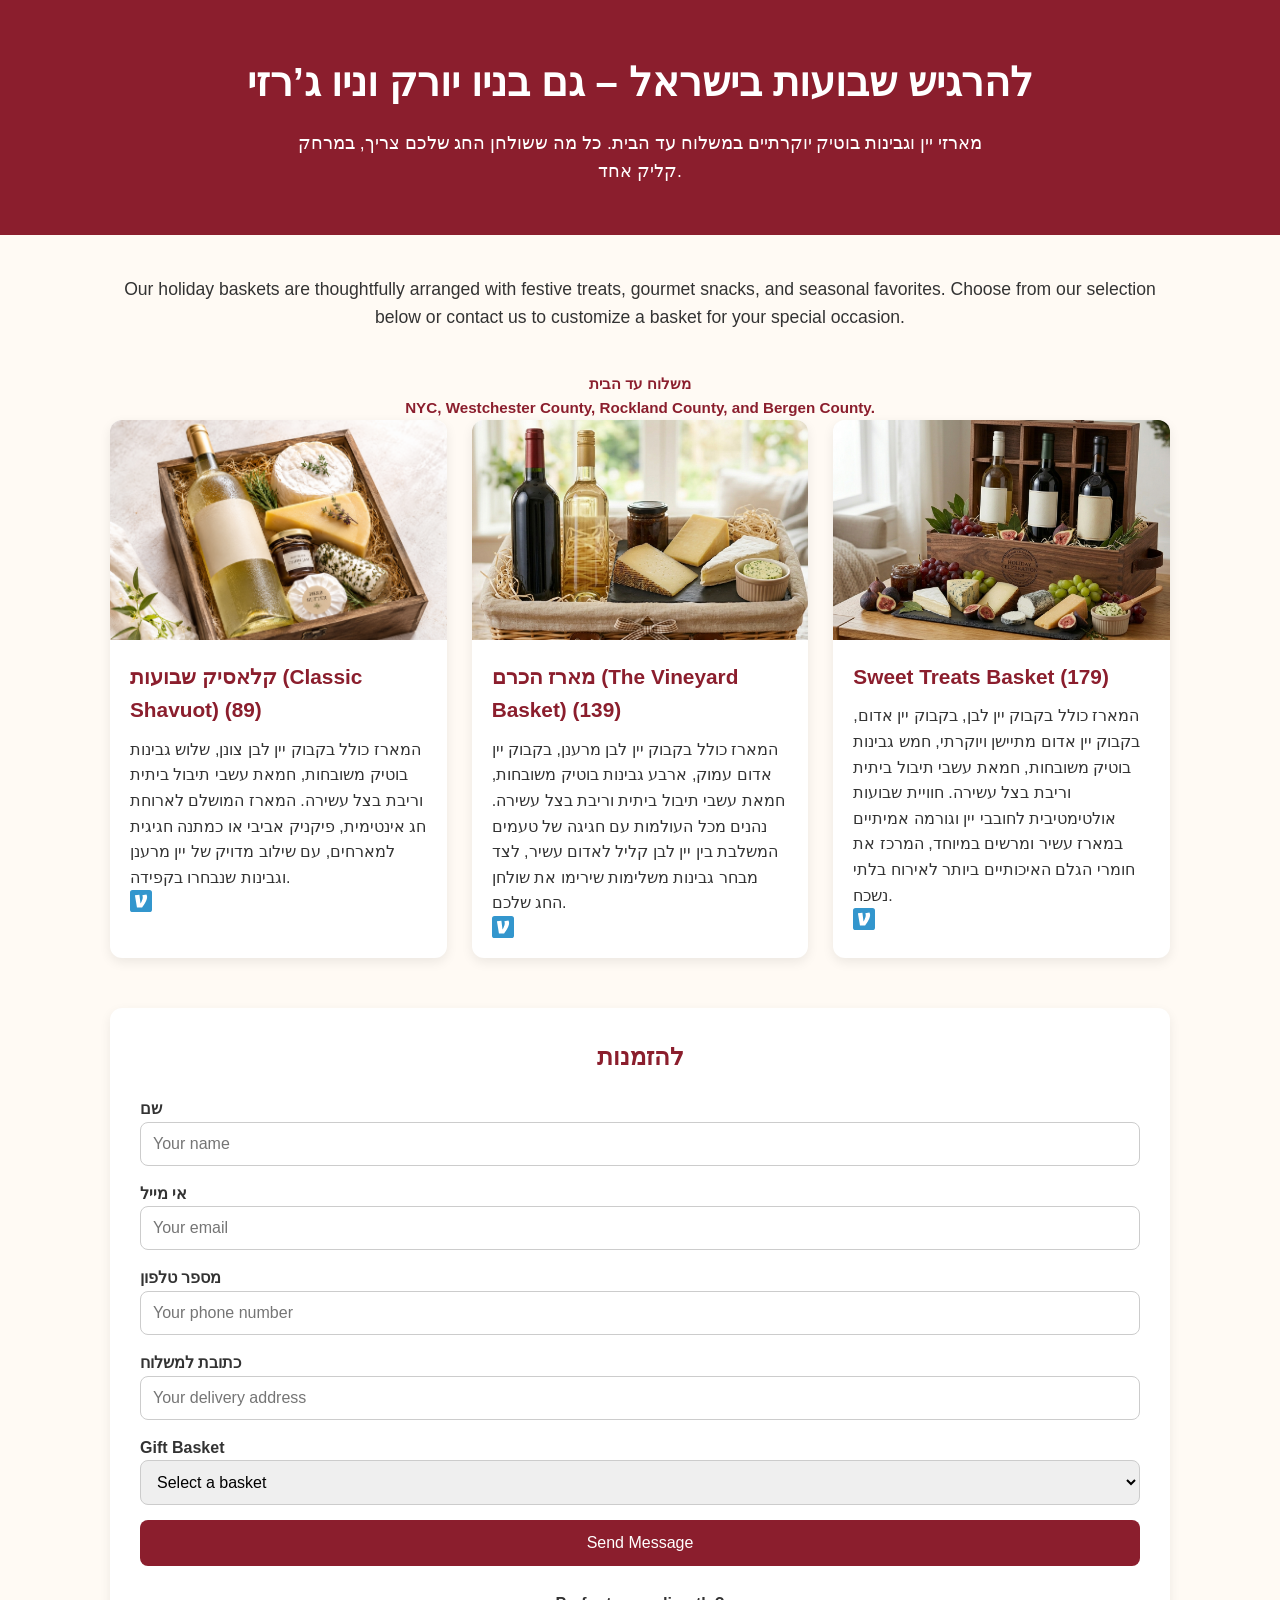
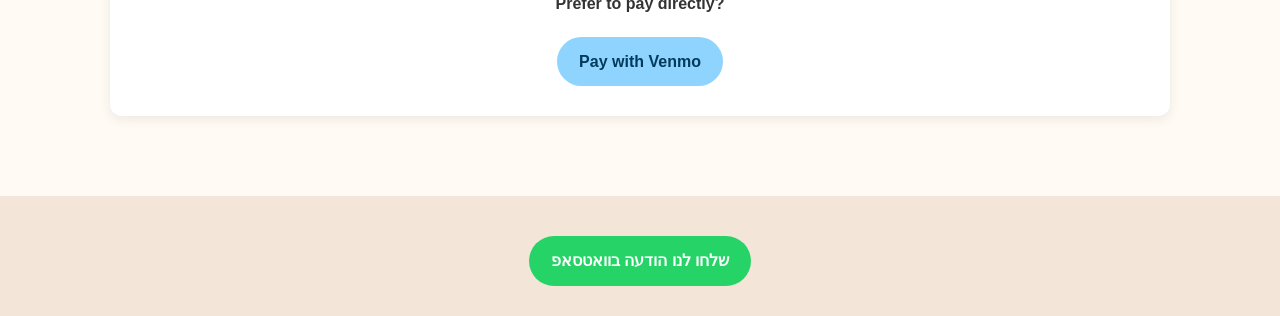
==== index.html @ 93bb5536 "web3form" ====
<!DOCTYPE html>
<html lang="en">
<head>
    <meta charset="UTF-8" />
    <meta name="viewport" content="width=device-width, initial-scale=1.0" />
    <title>Holiday Gift Baskets</title>

    <link rel="stylesheet" href="./style.css" />
</head>

<body>
<header>
    <h1>להרגיש שבועות בישראל – גם בניו יורק וניו ג’רזי</h1>
    <p>
        מארזי יין וגבינות בוטיק יוקרתיים במשלוח עד הבית. כל מה ששולחן החג שלכם צריך, במרחק קליק אחד.
    </p>
</header>

<main>
    <section class="intro">
        <p>
            Our holiday baskets are thoughtfully arranged with festive treats,
            gourmet snacks, and seasonal favorites. Choose from our selection below
            or contact us to customize a basket for your special occasion.
        </p>
    </section>

    <p class="delivery-note">
        משלוח עד הבית
        <br>
        NYC, Westchester County, Rockland County, and Bergen County.
    </p>

    <section class="baskets" id="basketCards"></section>



    <section class="contact-section">
        <h2>להזמנות</h2>

        <form action="https://api.web3forms.com/submit" method="POST">
            <input type="hidden" name="access_key" value="6dd8930f-5927-4fa5-ac35-23f0f7e613a0" />

            <input type="hidden" name="subject" value="Shavuot basket order" />
            <div>
                <label for="name">שם</label>
                <input type="text" id="name" name="name" placeholder="Your name" required />
            </div>

            <div>
                <label for="email">אי מייל</label>
                <input type="email" id="email" name="email" placeholder="Your email" required />
            </div>

            <div>
                <label for="phone">מספר טלפון</label>
                <input type="tel" id="phone" name="phone" placeholder="Your phone number" />
            </div>

            <div>
                <label for="address">כתובת למשלוח</label>
                <input type="text" id="address" name="address" placeholder="Your delivery address" />
            </div>

            <div>
                <label for="basket">Gift Basket</label>
                <select id="basket" name="basket" required>
                    <option value="">Select a basket</option>
                </select>
            </div>

            <button type="submit">Send Message</button>
        </form>

        <div class="form-venmo">
            <p>Prefer to pay directly?</p>
            <a
                    id="venmoButton"
                    class="bottom-venmo-button"
                    href="https://venmo.com/Yael-Ido?txn=pay&note=Shavuot%20Basket"
                    target="_blank"
            >
                Pay with Venmo
            </a>
        </div>

    </section>
</main>

<footer>
    <a class="whatsapp-link" href="https://wa.me/16466418040?text=Hi%2C%20I%20am%20interested%20in%20ordering%20a%20holiday%20gift%20basket." target="_blank">
        שלחו לנו הודעה בוואטסאפ
    </a>
</footer>

<script>
    const venmoUsername = "Yael-Ido";

    const baskets = [
        {
            id: "classic-holiday-basket",
            name: "קלאסיק שבועות (Classic Shavuot)",
            amount: 89,
            image: "./images/basic.png",
            alt: "Classic Shavuot",
            description:"המארז כולל בקבוק יין לבן צונן, שלוש גבינות בוטיק משובחות, חמאת עשבי תיבול ביתית וריבת בצל עשירה.\n" +
                "                    המארז המושלם לארוחת חג אינטימית, פיקניק אביבי או כמתנה חגיגית למארחים, עם שילוב מדויק של יין מרענן וגבינות שנבחרו בקפידה."
        },
        {
            id: "gourmet-gift-basket",
            name: "מארז הכרם (The Vineyard Basket)",
            amount: 139,
            image: "./images/large.png",
            alt: "The Vineyard Basket",
            description:"\n" +
                "                    המארז כולל בקבוק יין לבן מרענן, בקבוק יין אדום עמוק, ארבע גבינות בוטיק משובחות, חמאת עשבי תיבול ביתית וריבת בצל עשירה.\n" +
                "                    נהנים מכל העולמות עם חגיגה של טעמים המשלבת בין יין לבן קליל לאדום עשיר, לצד מבחר גבינות משלימות שירימו את שולחן החג שלכם."
        },
        {
            id: "sweet-treats-basket",
            name: "Sweet Treats Basket",
            amount: 179,
            image: "./images/somm.png",
            alt: "Sommelier’s Edit",
            description:
                "המארז כולל בקבוק יין לבן, בקבוק יין אדום, בקבוק יין אדום מתיישן ויוקרתי, חמש גבינות בוטיק משובחות, חמאת עשבי תיבול ביתית וריבת בצל עשירה.\n" +
                "                    חוויית שבועות אולטימטיבית לחובבי יין וגורמה אמיתיים במארז עשיר ומרשים במיוחד, המרכז את חומרי הגלם האיכותיים ביותר לאירוח בלתי נשכח."
        }
    ];

    const basketCards = document.getElementById("basketCards");
    const basketSelect = document.getElementById("basket");
    const venmoButton = document.getElementById("venmoButton");

    function createBasketCards() {
        baskets.forEach(function (basket) {
            const article = document.createElement("article");
            article.className = "basket-card";

            article.innerHTML = `
        <img src="${basket.image}" alt="${basket.alt}" />
        <div class="basket-content">
          <h2>${basket.name} (${basket.amount})</h2>
          <p>${basket.description}</p>
          <a
              class="venmo-icon-button"
              href="https://venmo.com/${venmoUsername}?txn=pay&amount=${basket.amount}&note=${encodeURIComponent(basket.name)}"
              target="_blank"
              aria-label="Pay for ${basket.name} with Venmo"
              title="Pay with Venmo"> <img src="./images/venmo-icon.svg" alt="Venmo Icon" /> </a>
        </div>
      `;

            basketCards.appendChild(article);
        });
    }

    function populateBasketDropdown() {
        baskets.forEach(function (basket) {
            const option = document.createElement("option");
            option.value = basket.id;
            option.textContent = `${basket.name} - $${basket.amount}`;
            basketSelect.appendChild(option);
        });
    }

    function updateVenmoButton() {
        const selectedBasketId = basketSelect.value;

        const selectedBasket = baskets.find(function (basket) {
            return basket.id === selectedBasketId;
        });

        if (!selectedBasket) {
            venmoButton.href = `https://venmo.com/${venmoUsername}?txn=pay&note=Holiday%20Gift%20Basket`;
            venmoButton.textContent = "Pay with Venmo";
            return;
        }

        const note = encodeURIComponent(selectedBasket.name);

        venmoButton.href = `https://venmo.com/${venmoUsername}?txn=pay&amount=${selectedBasket.amount}&note=${note}`;
        venmoButton.textContent = `Pay $${selectedBasket.amount} with Venmo`;
    }

    createBasketCards();
    populateBasketDropdown();
    basketSelect.addEventListener("change", updateVenmoButton);
</script>

</body>
</html>
---- style.css ----
* {
    box-sizing: border-box;
    margin: 0;
    padding: 0;
}

body {
    font-family: Arial, sans-serif;
    line-height: 1.6;
    color: #333;
    background: #fffaf4;
}

header {
    background: #8b1e2d;
    color: white;
    text-align: center;
    padding: 50px 20px;
}

header h1 {
    font-size: 2.5rem;
    margin-bottom: 15px;
}

header p {
    max-width: 700px;
    margin: 0 auto;
    font-size: 1.1rem;
}

main {
    max-width: 1100px;
    margin: 0 auto;
    padding: 40px 20px;
}

.intro {
    text-align: center;
    margin-bottom: 40px;
    font-size: 1.1rem;
}

.baskets {
    display: grid;
    grid-template-columns: repeat(3, 1fr);
    gap: 25px;
    margin-bottom: 50px;
}

.basket-card {
    background: white;
    border-radius: 12px;
    overflow: hidden;
    box-shadow: 0 4px 12px rgba(0, 0, 0, 0.08);
}

.basket-card img {
    width: 100%;
    height: 220px;
    object-fit: cover;
    display: block;
}

.basket-content {
    padding: 20px;
}

.basket-content h2 {
    color: #8b1e2d;
    margin-bottom: 10px;
    font-size: 1.3rem;
}

.contact-section {
    background: white;
    padding: 30px;
    border-radius: 12px;
    box-shadow: 0 4px 12px rgba(0, 0, 0, 0.07);
    margin-bottom: 40px;
}

.contact-section h2 {
    text-align: center;
    color: #8b1e2d;
    margin-bottom: 20px;
}

form {
    display: grid;
    gap: 15px;
}

label {
    font-weight: bold;
}

input,
textarea {
    width: 100%;
    padding: 12px;
    border: 1px solid #ccc;
    border-radius: 8px;
    font-size: 1rem;
}

textarea {
    min-height: 120px;
    resize: vertical;
}

button {
    background: #8b1e2d;
    color: white;
    border: none;
    padding: 14px;
    border-radius: 8px;
    font-size: 1rem;
    cursor: pointer;
}

button:hover {
    background: #6f1723;
}

footer {
    text-align: center;
    padding: 30px 20px;
    background: #f3e6d8;
}

.whatsapp-link {
    display: inline-block;
    background: #25d366;
    color: white;
    text-decoration: none;
    padding: 12px 22px;
    border-radius: 30px;
    font-weight: bold;
    margin-top: 10px;
}

.delivery-note {
    margin-top: 15px;
    font-size: 0.95rem;
    text-align: center;
    font-weight: bold;
    color: #8b1e2d;
}

.whatsapp-link:hover {
    background: #1ebe5d;
}

input,
textarea,
select {
    width: 100%;
    padding: 12px;
    border: 1px solid #ccc;
    border-radius: 8px;
    font-size: 1rem;
}

.form-venmo {
    text-align: center;
    margin-top: 25px;
}

.form-venmo p {
    margin-bottom: 10px;
    font-weight: bold;
}

.venmo-icon-button img {
    width: 22px;
    height: 22px;
    object-fit: contain;
}

.bottom-venmo-button {
    display: inline-block;
    background: #8fd3ff;
    color: #003b5c;
    text-decoration: none;
    padding: 12px 22px;
    border-radius: 30px;
    font-weight: bold;
    margin-top: 10px;
}

.bottom-venmo-button:hover {
    background: #6fc5f7;
}

@media (max-width: 768px) {
    .baskets {
        grid-template-columns: 1fr;
    }

    header h1 {
        font-size: 2rem;
    }
}
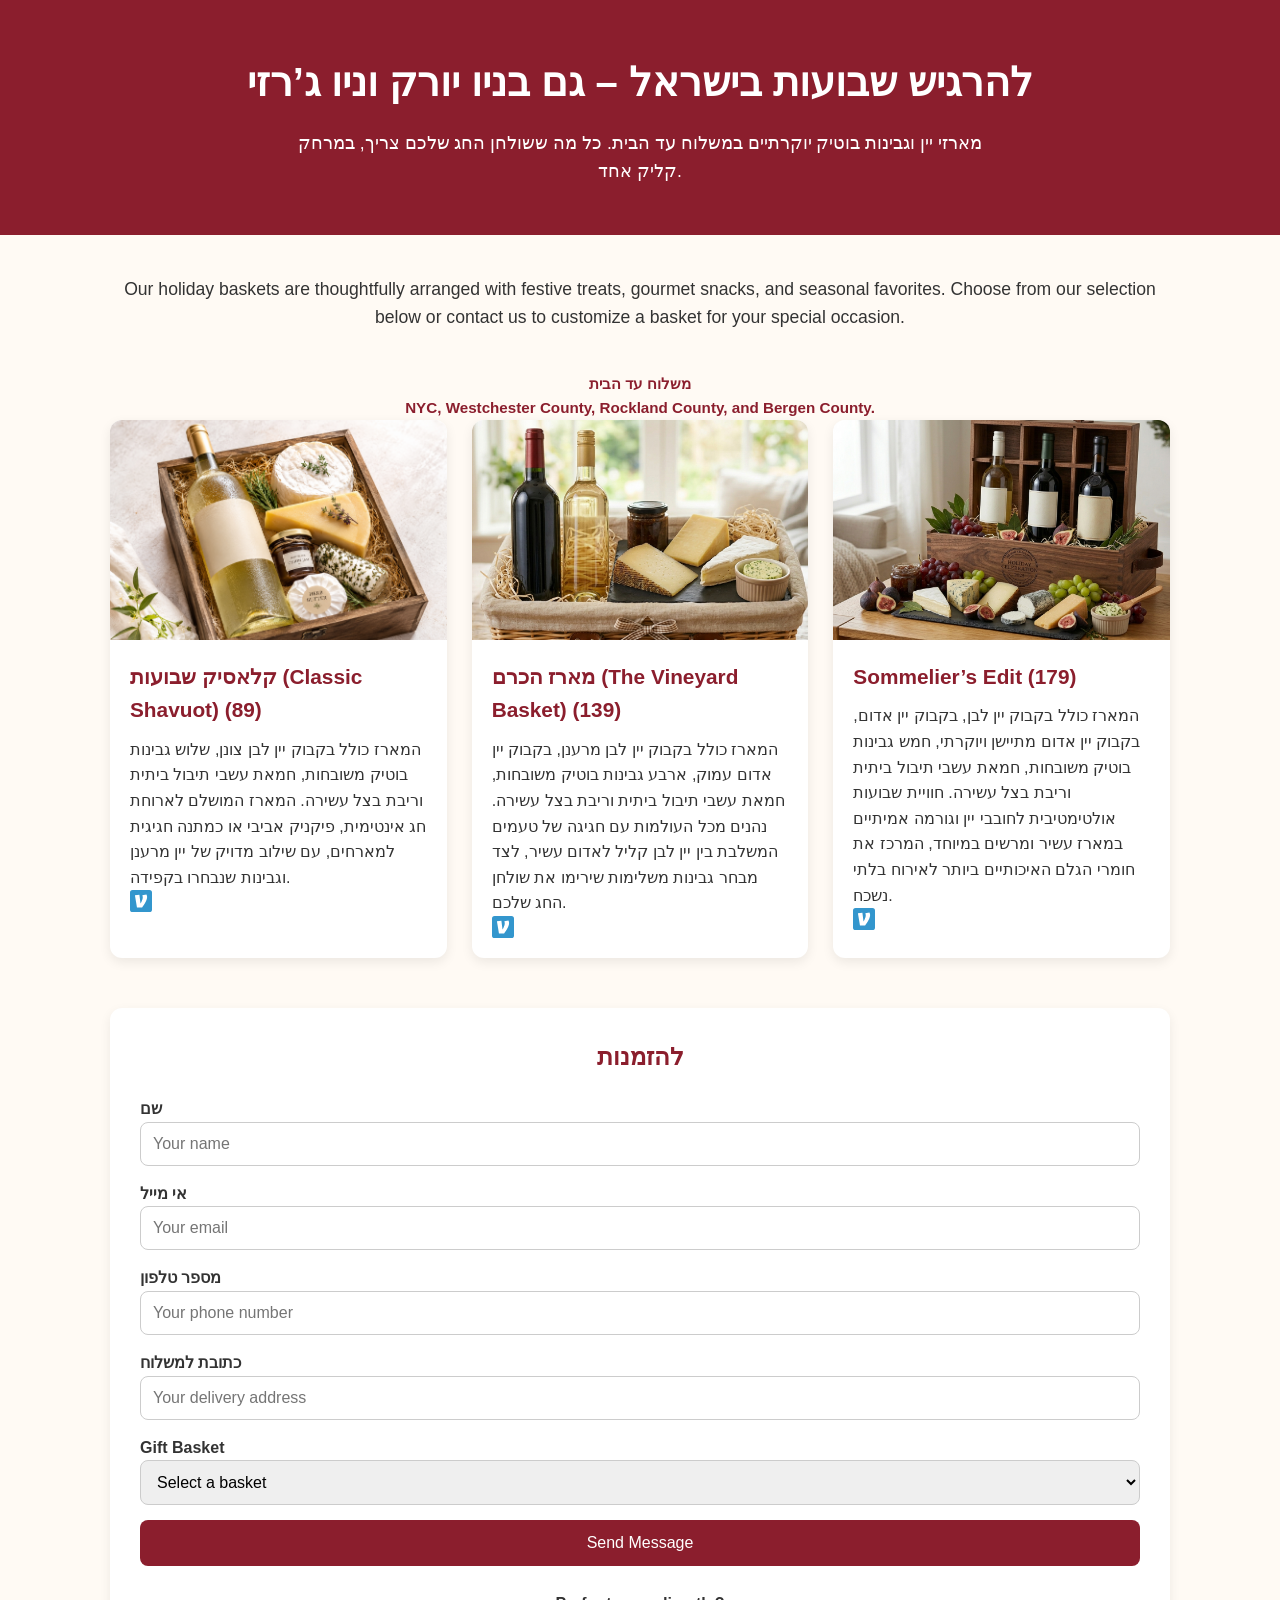
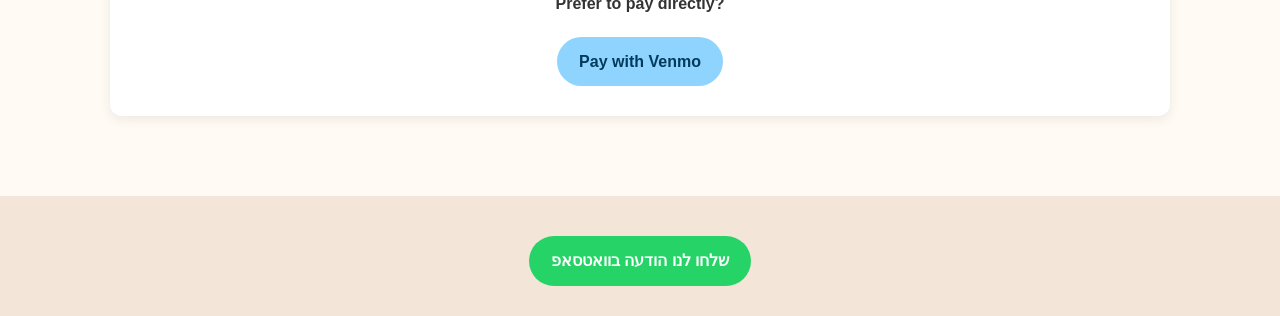
==== commit 99217dcf: "Update index.html" ====
--- a/index.html
+++ b/index.html
@@ -98,7 +98,7 @@
 
     const baskets = [
         {
-            id: "classic-holiday-basket",
+            id: "classic",
             name: "קלאסיק שבועות (Classic Shavuot)",
             amount: 89,
             image: "./images/basic.png",
@@ -107,7 +107,7 @@
                 "                    המארז המושלם לארוחת חג אינטימית, פיקניק אביבי או כמתנה חגיגית למארחים, עם שילוב מדויק של יין מרענן וגבינות שנבחרו בקפידה."
         },
         {
-            id: "gourmet-gift-basket",
+            id: "vinyard",
             name: "מארז הכרם (The Vineyard Basket)",
             amount: 139,
             image: "./images/large.png",
@@ -117,8 +117,8 @@
                 "                    נהנים מכל העולמות עם חגיגה של טעמים המשלבת בין יין לבן קליל לאדום עשיר, לצד מבחר גבינות משלימות שירימו את שולחן החג שלכם."
         },
         {
-            id: "sweet-treats-basket",
-            name: "Sweet Treats Basket",
+            id: "somm",
+            name: "Sommelier’s Edit",
             amount: 179,
             image: "./images/somm.png",
             alt: "Sommelier’s Edit",
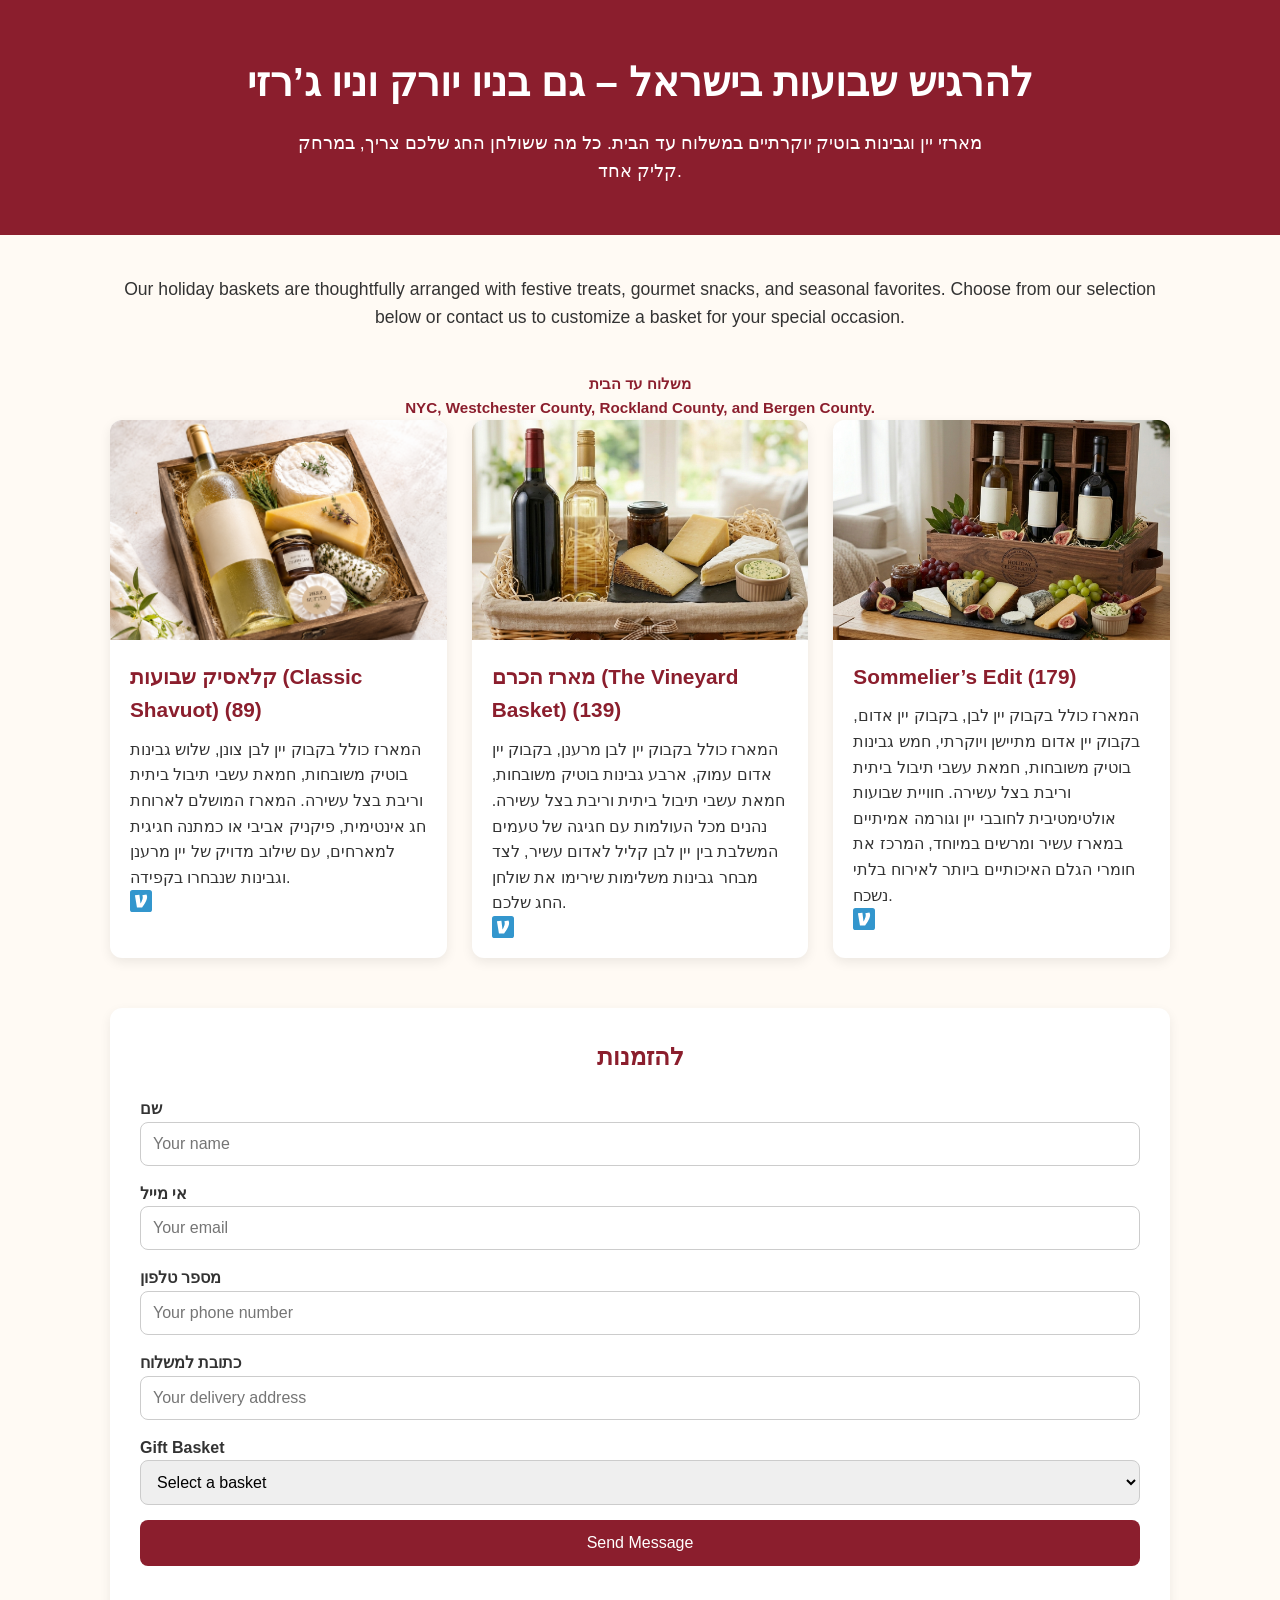
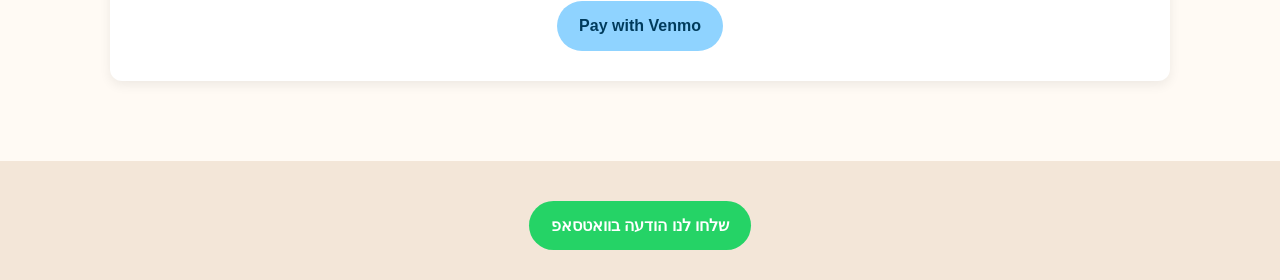
==== commit 0251d997: "Update index.html" ====
--- a/index.html
+++ b/index.html
@@ -73,7 +73,6 @@
         </form>
 
         <div class="form-venmo">
-            <p>Prefer to pay directly?</p>
             <a
                     id="venmoButton"
                     class="bottom-venmo-button"
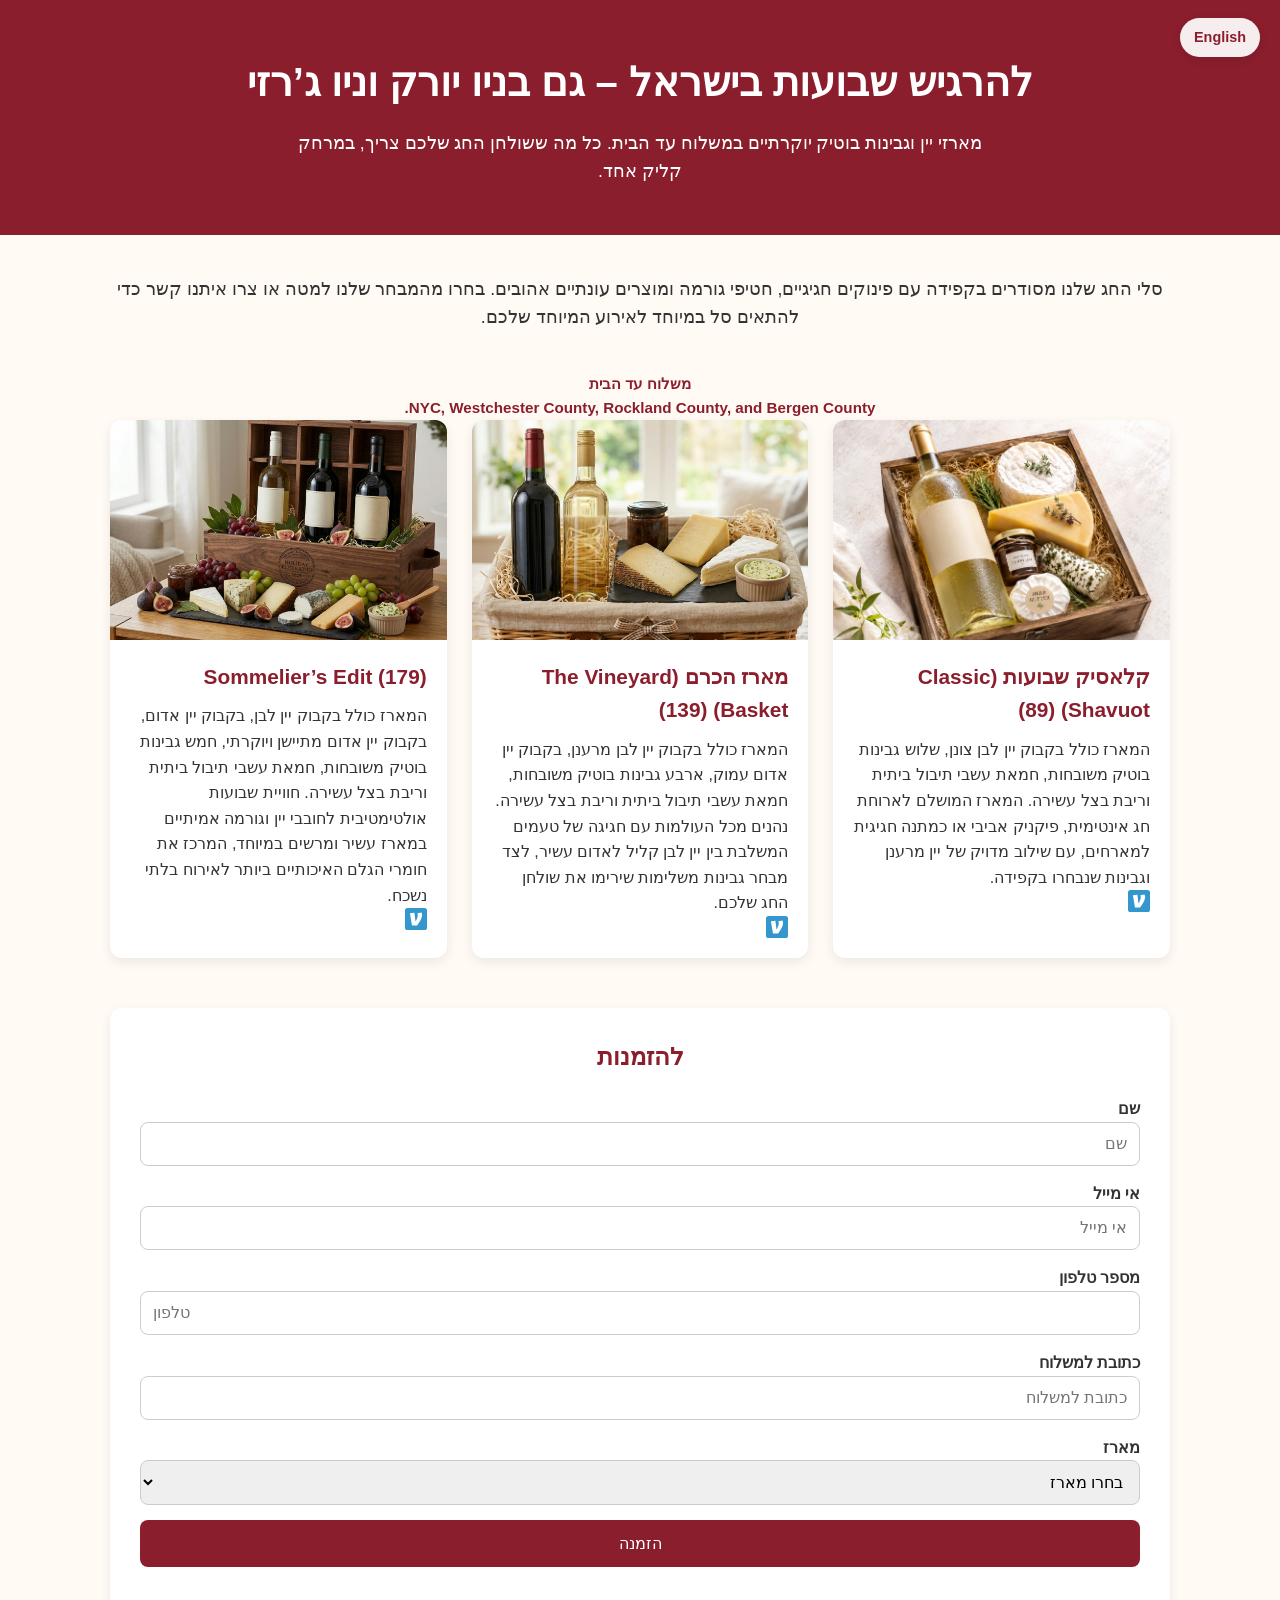
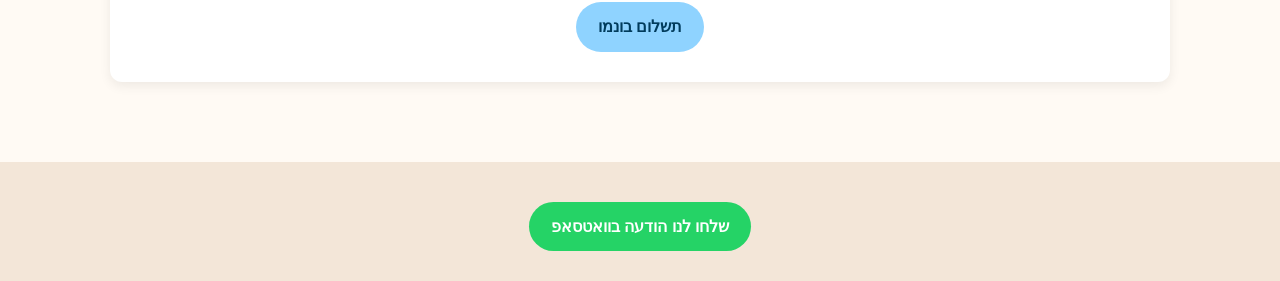
==== commit e95732b1: "Update index.html" ====
--- a/index.html
+++ b/index.html
@@ -1,14 +1,32 @@
 <!DOCTYPE html>
-<html lang="en">
+<html lang="he" dir="rtl">
 <head>
     <meta charset="UTF-8" />
     <meta name="viewport" content="width=device-width, initial-scale=1.0" />
-    <title>Holiday Gift Baskets</title>
+    <title>מארזים חגיגיים לשבועות</title>
+
+    <meta
+            name="description"
+            content="מארזי יין וגבינות בוטיק יוקרתיים במשלוח עד הבית."
+    />
+
+    <!-- Open Graph / WhatsApp preview -->
+    <meta property="og:title" content="Holiday Gift Baskets" />
+    <meta
+            property="og:description"
+            content="מארזי יין וגבינות בוטיק יוקרתיים במשלוח עד הבית."
+    />
+    <meta property="og:type" content="website" />
+    <meta property="og:url" content="https://ramieitan2337.github.io/shavuot/" />
+    <meta property="og:site_name" content="מארזי יין לשבועות" />
+    <meta property="og:image" content="https://ramieitan2337.github.io/shavuot/images/preview.jpg" />
+    <meta property="og:image:alt" content="Holiday gift basket preview" />
 
     <link rel="stylesheet" href="./style.css" />
 </head>
 
 <body>
+<a class="language-toggle" href="en.html">English</a>
 <header>
     <h1>להרגיש שבועות בישראל – גם בניו יורק וניו ג’רזי</h1>
     <p>
@@ -19,9 +37,7 @@
 <main>
     <section class="intro">
         <p>
-            Our holiday baskets are thoughtfully arranged with festive treats,
-            gourmet snacks, and seasonal favorites. Choose from our selection below
-            or contact us to customize a basket for your special occasion.
+            סלי החג שלנו מסודרים בקפידה עם פינוקים חגיגיים, חטיפי גורמה ומוצרים עונתיים אהובים. בחרו מהמבחר שלנו למטה או צרו איתנו קשר כדי להתאים סל במיוחד לאירוע המיוחד שלכם.
         </p>
     </section>
 
@@ -44,42 +60,42 @@
             <input type="hidden" name="subject" value="Shavuot basket order" />
             <div>
                 <label for="name">שם</label>
-                <input type="text" id="name" name="name" placeholder="Your name" required />
+                <input type="text" id="name" name="name" placeholder="שם" required />
             </div>
 
             <div>
                 <label for="email">אי מייל</label>
-                <input type="email" id="email" name="email" placeholder="Your email" required />
+                <input type="email" id="email" name="email" placeholder="אי מייל" required />
             </div>
 
             <div>
                 <label for="phone">מספר טלפון</label>
-                <input type="tel" id="phone" name="phone" placeholder="Your phone number" />
+                <input type="tel" id="phone" name="phone" placeholder="טלפון" />
             </div>
 
             <div>
                 <label for="address">כתובת למשלוח</label>
-                <input type="text" id="address" name="address" placeholder="Your delivery address" />
-            </div>
-
-            <div>
-                <label for="basket">Gift Basket</label>
+                <input type="text" id="address" name="address" placeholder="כתובת למשלוח" />
+            </div>
+
+            <div>
+                <label for="basket">מארז</label>
                 <select id="basket" name="basket" required>
-                    <option value="">Select a basket</option>
+                    <option value="">בחרו מארז</option>
                 </select>
             </div>
 
-            <button type="submit">Send Message</button>
+            <button type="submit">הזמנה</button>
         </form>
 
         <div class="form-venmo">
             <a
                     id="venmoButton"
                     class="bottom-venmo-button"
-                    href="https://venmo.com/Yael-Ido?txn=pay&note=Shavuot%20Basket"
+                    href="https://venmo.com/u/Yael-Ido?txn=pay&note=Shavuot%20Basket"
                     target="_blank"
             >
-                Pay with Venmo
+                תשלום בונמו
             </a>
         </div>
 
@@ -143,7 +159,7 @@
           <p>${basket.description}</p>
           <a
               class="venmo-icon-button"
-              href="https://venmo.com/${venmoUsername}?txn=pay&amount=${basket.amount}&note=${encodeURIComponent(basket.name)}"
+              href="https://venmo.com/u/${venmoUsername}?txn=pay&amount=${basket.amount}&note=${encodeURIComponent(basket.name)}"
               target="_blank"
               aria-label="Pay for ${basket.name} with Venmo"
               title="Pay with Venmo"> <img src="./images/venmo-icon.svg" alt="Venmo Icon" /> </a>
@@ -171,15 +187,16 @@
         });
 
         if (!selectedBasket) {
-            venmoButton.href = `https://venmo.com/${venmoUsername}?txn=pay&note=Holiday%20Gift%20Basket`;
-            venmoButton.textContent = "Pay with Venmo";
+            venmoButton.href = `https://venmo.com/u/${venmoUsername}?txn=pay&note=Holiday%20Gift%20Basket`;
+            venmoButton.textContent = "לתשלום בוונמו";
             return;
         }
 
         const note = encodeURIComponent(selectedBasket.name);
 
-        venmoButton.href = `https://venmo.com/${venmoUsername}?txn=pay&amount=${selectedBasket.amount}&note=${note}`;
+        venmoButton.href = `https://venmo.com/u/${venmoUsername}?txn=pay&amount=${selectedBasket.amount}&note=${note}`;
         venmoButton.textContent = `Pay $${selectedBasket.amount} with Venmo`;
+        venmoButton.textContent = `לתשלום $${selectedBasket.amount} בונמו `;
     }
 
     createBasketCards();
--- a/style.css
+++ b/style.css
@@ -194,6 +194,25 @@
     background: #6fc5f7;
 }
 
+.language-toggle {
+    position: absolute;
+    top: 18px;
+    right: 20px;
+    z-index: 10;
+    background: rgba(255, 255, 255, 0.92);
+    color: #8b1e2d;
+    text-decoration: none;
+    padding: 8px 14px;
+    border-radius: 999px;
+    font-size: 0.9rem;
+    font-weight: bold;
+    box-shadow: 0 3px 10px rgba(0, 0, 0, 0.12);
+}
+
+.language-toggle:hover {
+    background: white;
+}
+
 @media (max-width: 768px) {
     .baskets {
         grid-template-columns: 1fr;
